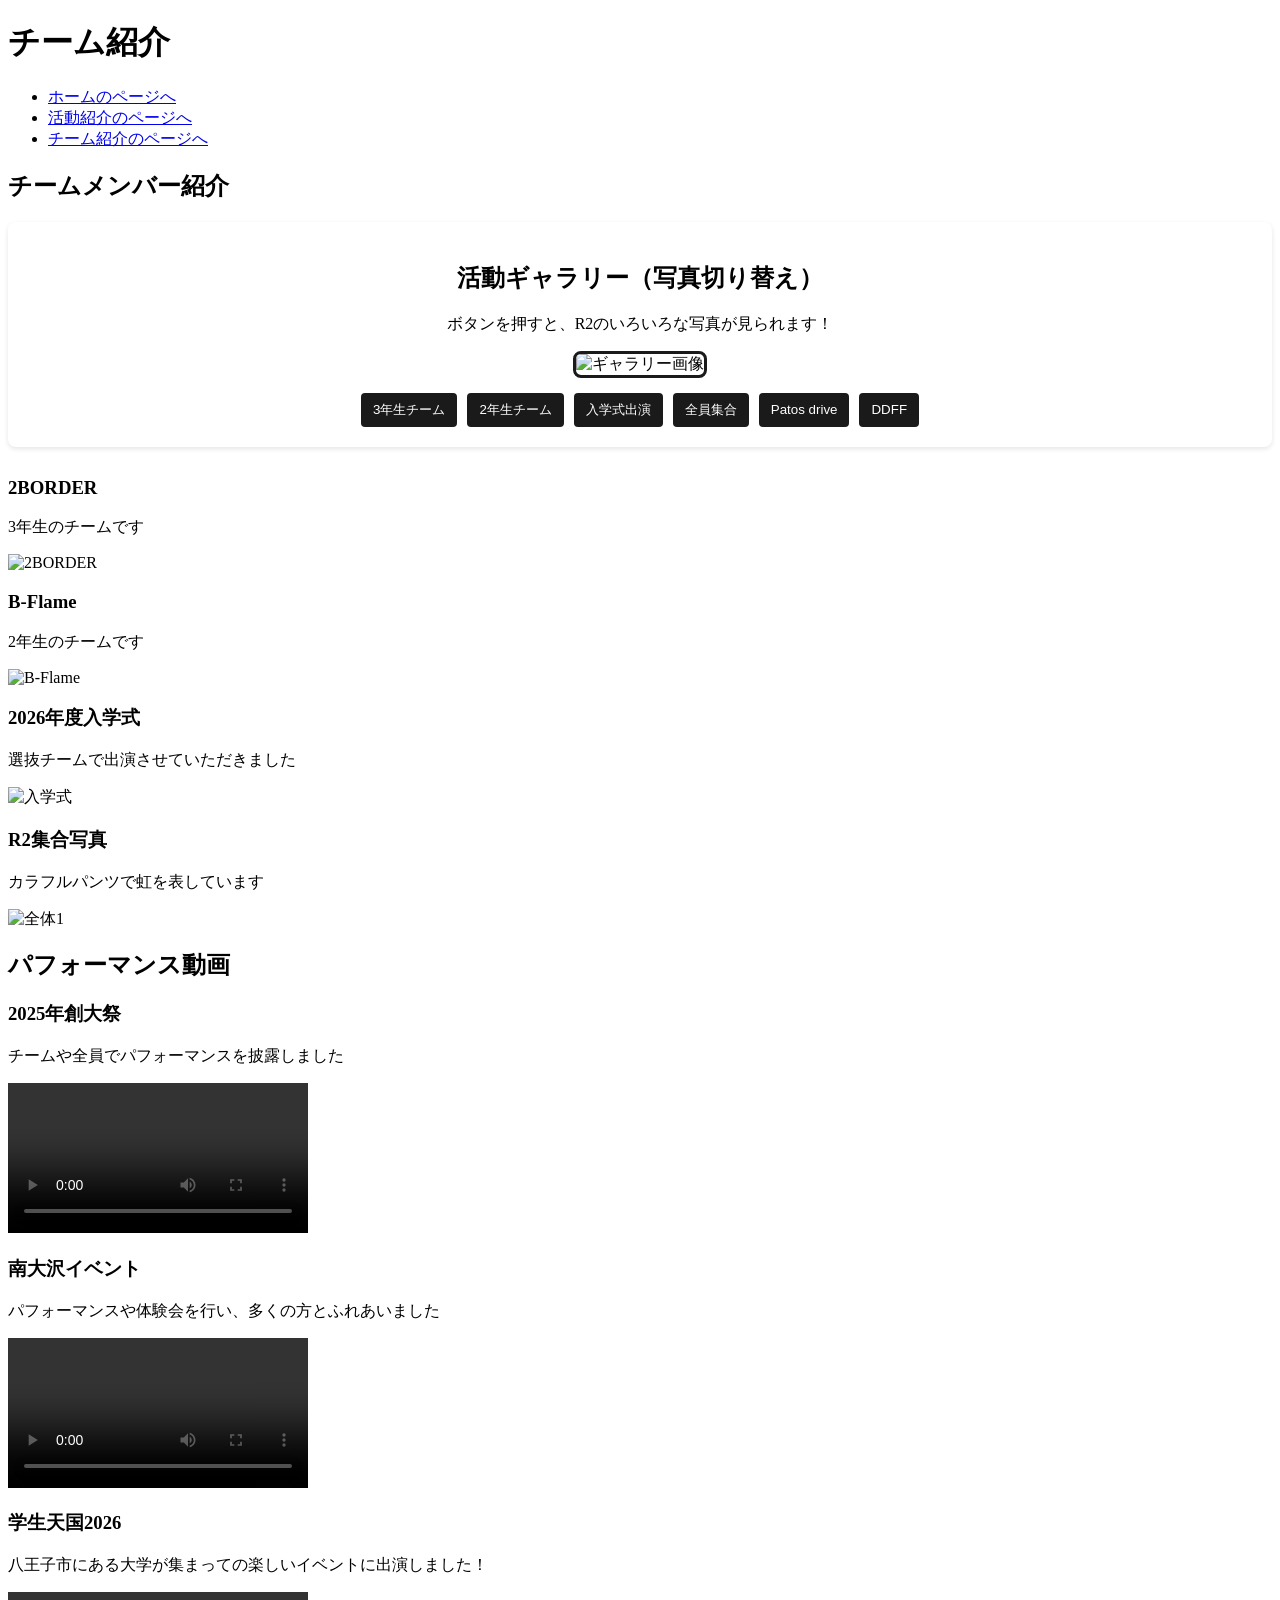
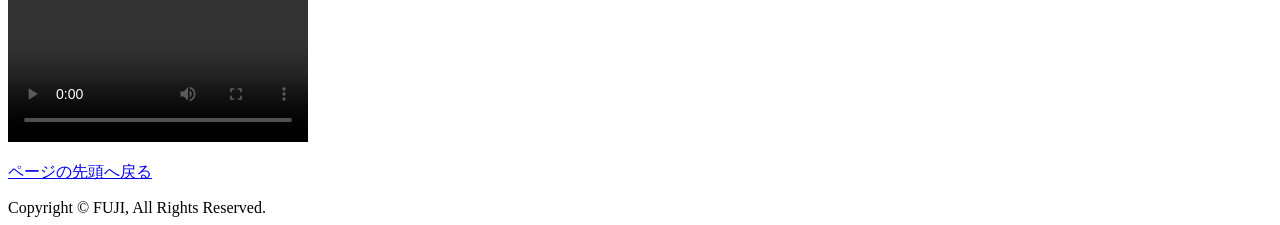
==== team.html @ 7e679922 "最終課題" ====
<!DOCTYPE html>
<html lang="ja">

<head>
    <meta charset="UTF-8">
    <meta name="viewport" content="width=device-width, initial-scale=1.0">
    <meta name="author" content="Aoi FUJIKI">
    <meta name="keywords" content="R2について,活動紹介,チーム紹介">
    <link rel="stylesheet" href="./css/main.css">

    <title>チーム紹介</title>
    </head>

<body>

    <header>
        <h1>チーム紹介</h1>
        <nav>
            <ul>
                <li><a href="index.html">ホームのページへ</a></li>
                <li><a href="activity.html">活動紹介のページへ</a></li>
                <li><a href="team.html">チーム紹介のページへ</a></li>
            </ul>
        </nav>
    </header>

    <main>
        <section>
            
            <h2>チームメンバー紹介</h2>
            <section style="background-color: #ffffff; padding: 20px; border-radius: 8px; box-shadow: 0 2px 5px rgba(0,0,0,0.1); margin-bottom: 30px; text-align: center;">
            <h2>活動ギャラリー（写真切り替え）</h2>
            <p>ボタンを押すと、R2のいろいろな写真が見られます！</p>
            
            <!-- 表示する画像（最初は2BORDERの画像を表示しておきます） -->
            <img id="gallery-image" src="img/2BORDER.JPG" alt="ギャラリー画像" style="max-width: 100%; height: 300px; object-fit: cover; border-radius: 8px; border: 3px solid #1a1a1a;">
            
            <!-- 写真を切り替えるためのボタンたち -->
            <div style="margin-top: 15px; display: flex; justify-content: center; gap: 10px; flex-wrap: wrap;">
                <button onclick="changePhoto('img/2BORDER.JPG')" style="padding: 8px 12px; background: #1a1a1a; color: white; border: none; border-radius: 4px; cursor: pointer;">3年生チーム</button>
                <button onclick="changePhoto('img/BFlame.JPG')" style="padding: 8px 12px; background: #1a1a1a; color: white; border: none; border-radius: 4px; cursor: pointer;">2年生チーム</button>
                <button onclick="changePhoto('img/ceremony2026.JPG')" style="padding: 8px 12px; background: #1a1a1a; color: white; border: none; border-radius: 4px; cursor: pointer;">入学式出演</button>
                <button onclick="changePhoto('img/zentai1.JPG')" style="padding: 8px 12px; background: #1a1a1a; color: white; border: none; border-radius: 4px; cursor: pointer;">全員集合</button>
                <button onclick="changePhoto('img/Patos drive.JPG')" style="padding: 8px 12px; background: #1a1a1a; color: white; border: none; border-radius: 4px; cursor: pointer;">Patos drive</button>
                <button onclick="changePhoto('img/DDFF.JPG')" style="padding: 8px 12px; background: #1a1a1a; color: white; border: none; border-radius: 4px; cursor: pointer;">DDFF</button>
            </div>
        </section>

        <!-- ボタンが押されたときに写真を切り替えるJavaScript -->
        <script>
            function changePhoto(imagePath) {
                // id="gallery-image" がついた画像要素を探して、その画像のURL(src)を書き換える
                document.getElementById('gallery-image').src = imagePath;
            }
        </script>
            <div class="team-image-grid">
                <div class="team-card">
                    <h3>2BORDER</h3>
                    <p>3年生のチームです</p>
                    <img src="img/2BORDER.JPG" alt="2BORDER" width="400" height="300">
                </div>

                <div class="team-card">
                    <h3>B-Flame</h3>
                    <p>2年生のチームです</p>
                    <img src="img/BFlame.JPG" alt="B-Flame" width="400" height="300">
                </div>

                <div class="team-card">
                    <h3>2026年度入学式</h3>
                    <p>選抜チームで出演させていただきました</p>
                    <img src="img/ceremony2026.JPG" alt="入学式" width="400" height="300">
                </div>

                <div class="team-card">
                    <h3>R2集合写真</h3>
                    <p>カラフルパンツで虹を表しています</p>
                    <img src="img/zentai1.JPG" alt="全体1" width="400" height="300">
                </div>
            </div>
        </section>

        <section>
            <h2>パフォーマンス動画</h2>
            
            <div class="team-video-grid">
                <div class="video-card">
                    <h3>2025年創大祭</h3>
                    <p>チームや全員でパフォーマンスを披露しました</p>
                    <video src="img/sokafes2025.MP4" controls></video>
                </div>

                <div class="video-card">
                    <h3>南大沢イベント</h3>
                    <p>パフォーマンスや体験会を行い、多くの方とふれあいました</p>
                    <video src="img/minamiosawa2025.MP4" controls></video>
                </div>

                <div class="video-card">
                    <h3>学生天国2026</h3>
                    <p>八王子市にある大学が集まっての楽しいイベントに出演しました！</p>
                    <video src="img/20260510.MP4" controls></video>
                </div>
            </div>
        </section>

        <p><a href="#">ページの先頭へ戻る</a></p>
    </main>

    <footer>
        Copyright &copy; FUJI, All Rights Reserved.
    </footer>

</body>
</html>
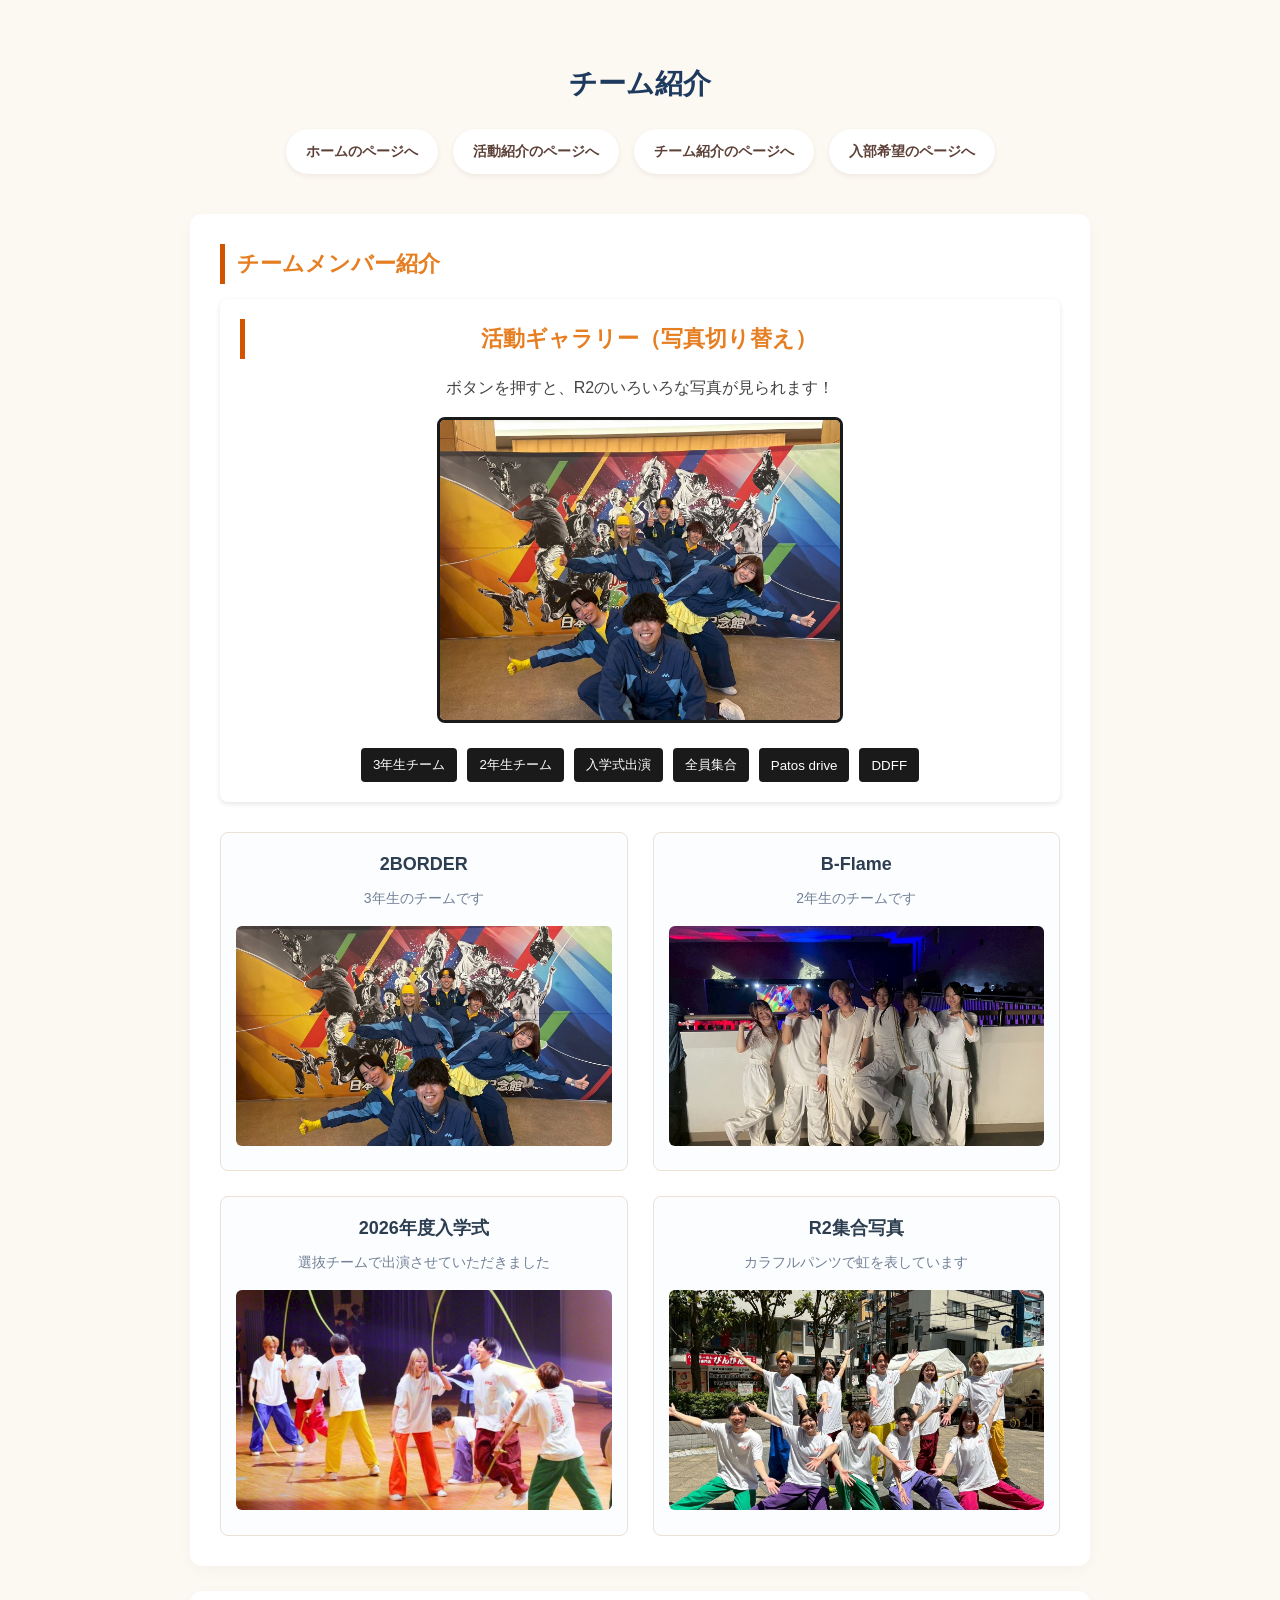
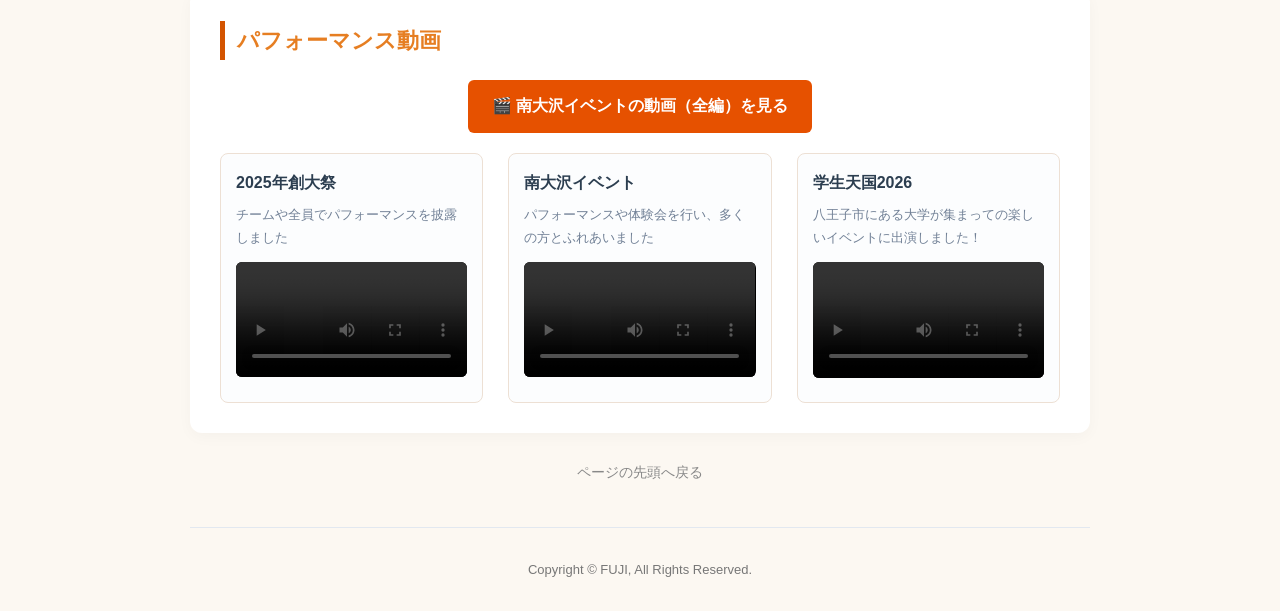
==== commit d00a6f42: "Add files via upload" ====
--- a/team.html
+++ b/team.html
@@ -9,7 +9,7 @@
     <link rel="stylesheet" href="./css/main.css">
 
     <title>チーム紹介</title>
-    </head>
+</head>
 
 <body>
 
@@ -20,6 +20,7 @@
                 <li><a href="index.html">ホームのページへ</a></li>
                 <li><a href="activity.html">活動紹介のページへ</a></li>
                 <li><a href="team.html">チーム紹介のページへ</a></li>
+                <li><a href="contact.html">入部希望のページへ</a></li>
             </ul>
         </nav>
     </header>
@@ -35,14 +36,14 @@
             <!-- 表示する画像（最初は2BORDERの画像を表示しておきます） -->
             <img id="gallery-image" src="img/2BORDER.JPG" alt="ギャラリー画像" style="max-width: 100%; height: 300px; object-fit: cover; border-radius: 8px; border: 3px solid #1a1a1a;">
             
-            <!-- 写真を切り替えるためのボタンたち -->
+            <!-- 写真を切り替えるためのボタンたち（ファイル名をGitHubに完全統一しました） -->
             <div style="margin-top: 15px; display: flex; justify-content: center; gap: 10px; flex-wrap: wrap;">
                 <button onclick="changePhoto('img/2BORDER.JPG')" style="padding: 8px 12px; background: #1a1a1a; color: white; border: none; border-radius: 4px; cursor: pointer;">3年生チーム</button>
                 <button onclick="changePhoto('img/BFlame.JPG')" style="padding: 8px 12px; background: #1a1a1a; color: white; border: none; border-radius: 4px; cursor: pointer;">2年生チーム</button>
                 <button onclick="changePhoto('img/ceremony2026.JPG')" style="padding: 8px 12px; background: #1a1a1a; color: white; border: none; border-radius: 4px; cursor: pointer;">入学式出演</button>
                 <button onclick="changePhoto('img/zentai1.JPG')" style="padding: 8px 12px; background: #1a1a1a; color: white; border: none; border-radius: 4px; cursor: pointer;">全員集合</button>
-                <button onclick="changePhoto('img/Patos drive.JPG')" style="padding: 8px 12px; background: #1a1a1a; color: white; border: none; border-radius: 4px; cursor: pointer;">Patos drive</button>
-                <button onclick="changePhoto('img/DDFF.JPG')" style="padding: 8px 12px; background: #1a1a1a; color: white; border: none; border-radius: 4px; cursor: pointer;">DDFF</button>
+                <button onclick="changePhoto('img/Patos drive.jpg')" style="padding: 8px 12px; background: #1a1a1a; color: white; border: none; border-radius: 4px; cursor: pointer;">Patos drive</button>
+                <button onclick="changePhoto('img/DDFF.jpg')" style="padding: 8px 12px; background: #1a1a1a; color: white; border: none; border-radius: 4px; cursor: pointer;">DDFF</button>
             </div>
         </section>
 
@@ -83,6 +84,12 @@
         <section>
             <h2>パフォーマンス動画</h2>
             
+            <p style="text-align: center; margin: 20px 0;">
+                <a href="https://drive.google.com/file/d/1TiJpkNia5GkGvFvaaH8vYVhP11rcQNFW/view?usp=sharing" target="_blank" style="background-color: #e65100; color: white; padding: 12px 24px; text-decoration: none; border-radius: 6px; font-weight: bold; display: inline-block;">
+                    🎬 南大沢イベントの動画（全編）を見る
+                </a>
+            </p>
+
             <div class="team-video-grid">
                 <div class="video-card">
                     <h3>2025年創大祭</h3>
--- a/css/main.css
+++ b/css/main.css
@@ -0,0 +1,278 @@
+@charset "utf-8";
+
+/* サイト全体の設定 */
+
+body {
+    font-family: "Helvetica Neue", Arial, "Hiragino Kaku Gothic ProN",
+                 "Hiragino Sans", Meiryo, sans-serif;
+    line-height: 1.8;
+    color: #444444;
+    background-color: #fcf8f2;
+    margin: 0;
+    padding: 0;
+}
+
+header,
+main,
+footer {
+    max-width: 900px;
+    margin: 0 auto;
+    padding: 0 20px;
+}
+
+/* ヘッダー*/
+
+header {
+    text-align: center;
+    padding-top: 40px;
+    padding-bottom: 20px;
+}
+
+header h1 {
+    font-size: 28px;
+    color: #1e3a5f;
+    margin-bottom: 20px;
+}
+
+/* ナビゲーションメニュー */
+
+nav ul {
+    list-style: none;
+    margin: 0;
+    padding: 0;
+    display: flex;
+    justify-content: center;
+    gap: 15px;
+    flex-wrap: wrap;
+}
+
+nav a {
+    display: block;
+    padding: 10px 20px;
+    background-color: #ffffff;
+    color: #5d4037;
+    text-decoration: none;
+    border-radius: 25px;
+    font-weight: bold;
+    font-size: 14px;
+    box-shadow: 0 2px 5px rgba(93,64,55,0.08);
+    transition: all 0.3s ease;
+}
+
+nav a:hover {
+    background-color: #e67e22;
+    color: #ffffff;
+    transform: translateY(-2px);
+}
+
+/* メイン*/
+
+main {
+    margin: 20px auto 40px auto;
+}
+
+/* index.htmlだけで使うレイアウト */
+
+.grid-container {
+    display: grid;
+    grid-template-columns: 3fr 7fr;
+    gap: 30px;
+    max-width: 1100px;
+}
+
+.box-left {
+    grid-column: 1 / 2;
+}
+
+.box-right {
+    grid-column: 2 / 3;
+}
+
+.box-full {
+    grid-column: 1 / -1;
+}
+
+/* 白いボックス */
+
+section {
+    background-color: #ffffff;
+    padding: 30px;
+    border-radius: 12px;
+    box-shadow: 0 4px 15px rgba(0, 0, 0, 0.03);
+    margin-bottom: 25px;
+    height: fit-content;
+}
+
+/* 横並びでは下余白をなくす */
+
+.grid-container section {
+    margin-bottom: 0;
+}
+
+/* 見出し・文章*/
+
+h2 {
+    color: #e67e22;
+    font-size: 22px;
+    margin-top: 0;
+    margin-bottom: 15px;
+    border-left: 5px solid #d35400;
+    padding-left: 12px;
+}
+
+h3 {
+    color: #e67e22;
+    font-size: 18px;
+    margin-top: 0;
+    margin-bottom: 15px;
+}
+
+p {
+    margin: 0 0 15px;
+}
+
+p:last-child {
+    margin-bottom: 0;
+}
+
+/* ページの先頭へ戻る */
+
+main > p {
+    grid-column: 1 / -1;
+    text-align: center;
+    margin-top: 10px;
+}
+
+main > p a {
+    color: #888888;
+    font-size: 14px;
+    text-decoration: none;
+}
+
+main > p a:hover {
+    text-decoration: underline;
+}
+
+/* フッター*/
+
+footer {
+    text-align: center;
+    padding: 30px 0;
+    color: #777777;
+    font-size: 13px;
+    border-top: 1px solid #e2e8f0;
+}
+
+/* テーブル*/
+
+table {
+    width: 100%;
+    border-collapse: collapse;
+    margin: 20px 0;
+    font-size: 15px;
+    text-align: center;
+}
+
+caption {
+    font-weight: bold;
+    font-size: 16px;
+    color: #2c3e50;
+    margin-bottom: 10px;
+    text-align: left;
+}
+
+table th {
+    background-color: #e67e22;
+    color: #ffffff;
+    font-weight: bold;
+    padding: 12px 8px;
+    border: 1px solid #dcdde1;
+}
+
+table td {
+    padding: 12px 8px;
+    border: 1px solid #ede0d4;
+    background-color: #ffffff;
+    color: #4b6584;
+}
+
+table td[rowspan] {
+    background-color: #f7f0e8;
+    color: #a5b1c2;
+    font-size: 14px;
+}
+
+/*  チーム紹介ページ */
+
+/* 画像 */
+
+.team-image-grid {
+    display: grid;
+    grid-template-columns: 1fr 1fr;
+    gap: 25px;
+    margin-top: 20px;
+}
+
+.team-card {
+    background-color: #fcfdfe;
+    border: 1px solid #ede0d4;
+    padding: 15px;
+    border-radius: 8px;
+    text-align: center;
+}
+
+.team-card h3 {
+    margin-top: 0;
+    margin-bottom: 5px;
+    font-size: 18px;
+    color: #2c3e50;
+}
+
+.team-card p {
+    font-size: 14px;
+    color: #718096;
+    margin-bottom: 15px;
+}
+
+.team-card img {
+    width: 100%;
+    height: 220px;
+    object-fit: cover;
+    border-radius: 6px;
+}
+
+/* 動画 */
+
+.team-video-grid {
+    display: grid;
+    grid-template-columns: 1fr 1fr 1fr;
+    gap: 25px;
+    margin-top: 20px;
+}
+
+.video-card {
+    background-color: #fcfdfe;
+    border: 1px solid #ede0d4;
+    padding: 15px;
+    border-radius: 8px;
+}
+
+.video-card h3 {
+    margin-top: 0;
+    margin-bottom: 5px;
+    font-size: 16px;
+    color: #2c3e50;
+}
+
+.video-card p {
+    font-size: 13px;
+    color: #718096;
+    margin-bottom: 12px;
+}
+
+.video-card video {
+    width: 100%;
+    height: auto;
+    border-radius: 6px;
+    background-color: #000;
+}
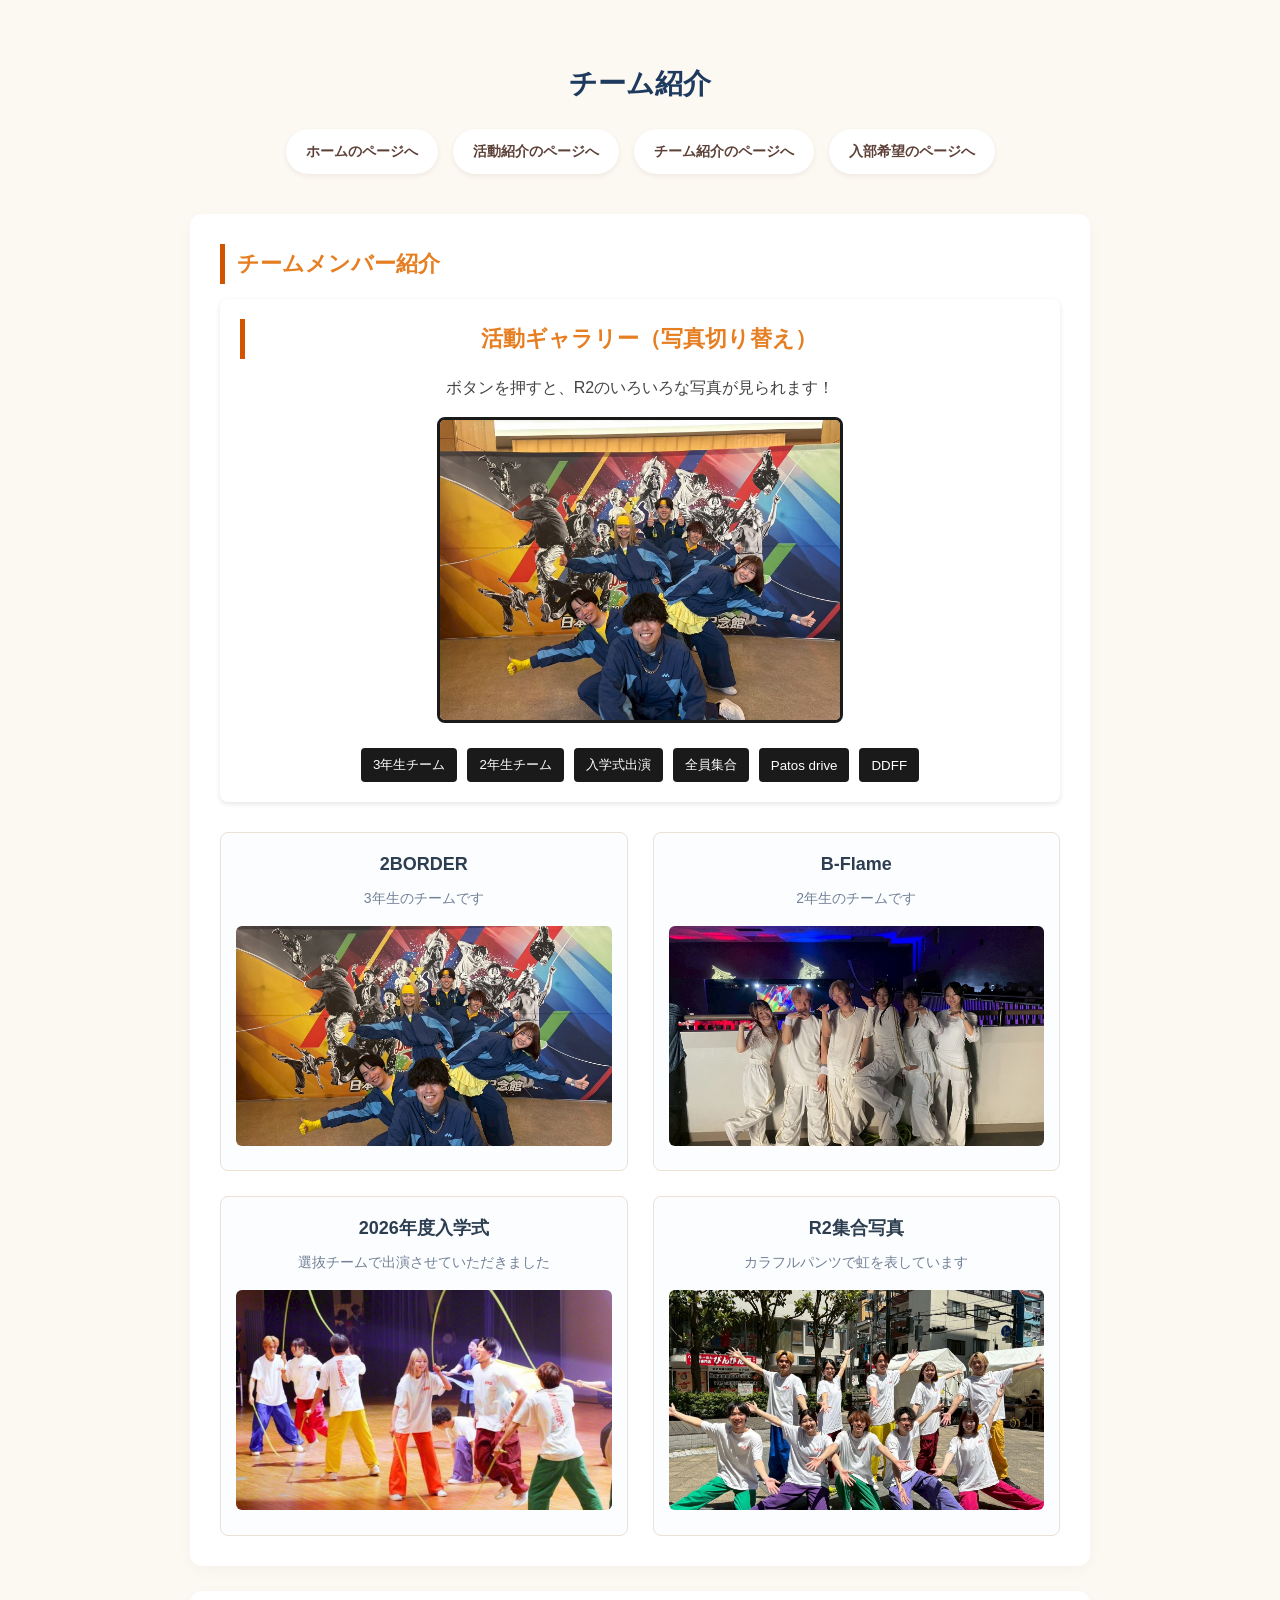
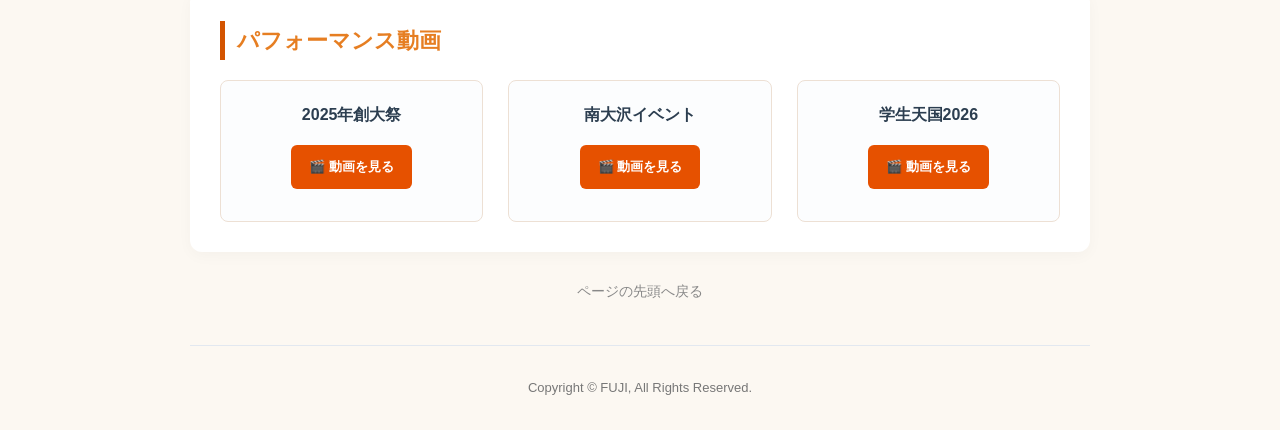
==== commit a4d1a4e8: "Add files via upload" ====
--- a/team.html
+++ b/team.html
@@ -33,10 +33,10 @@
             <h2>活動ギャラリー（写真切り替え）</h2>
             <p>ボタンを押すと、R2のいろいろな写真が見られます！</p>
             
-            <!-- 表示する画像（最初は2BORDERの画像を表示しておきます） -->
+            <!-- 表示する画像 -->
             <img id="gallery-image" src="img/2BORDER.JPG" alt="ギャラリー画像" style="max-width: 100%; height: 300px; object-fit: cover; border-radius: 8px; border: 3px solid #1a1a1a;">
             
-            <!-- 写真を切り替えるためのボタンたち（ファイル名をGitHubに完全統一しました） -->
+            <!-- 写真を切り替えるためのボタンたち -->
             <div style="margin-top: 15px; display: flex; justify-content: center; gap: 10px; flex-wrap: wrap;">
                 <button onclick="changePhoto('img/2BORDER.JPG')" style="padding: 8px 12px; background: #1a1a1a; color: white; border: none; border-radius: 4px; cursor: pointer;">3年生チーム</button>
                 <button onclick="changePhoto('img/BFlame.JPG')" style="padding: 8px 12px; background: #1a1a1a; color: white; border: none; border-radius: 4px; cursor: pointer;">2年生チーム</button>
@@ -50,7 +50,6 @@
         <!-- ボタンが押されたときに写真を切り替えるJavaScript -->
         <script>
             function changePhoto(imagePath) {
-                // id="gallery-image" がついた画像要素を探して、その画像のURL(src)を書き換える
                 document.getElementById('gallery-image').src = imagePath;
             }
         </script>
@@ -84,29 +83,32 @@
         <section>
             <h2>パフォーマンス動画</h2>
             
-            <p style="text-align: center; margin: 20px 0;">
-                <a href="https://drive.google.com/file/d/1TiJpkNia5GkGvFvaaH8vYVhP11rcQNFW/view?usp=sharing" target="_blank" style="background-color: #e65100; color: white; padding: 12px 24px; text-decoration: none; border-radius: 6px; font-weight: bold; display: inline-block;">
-                    🎬 南大沢イベントの動画（全編）を見る
-                </a>
-            </p>
-
             <div class="team-video-grid">
-                <div class="video-card">
+                <div class="video-card" style="text-align: center; padding: 20px;">
                     <h3>2025年創大祭</h3>
-                    <p>チームや全員でパフォーマンスを披露しました</p>
-                    <video src="img/sokafes2025.MP4" controls></video>
+                    <p style="margin-top: 15px;">
+                        <a href="https://drive.google.com/file/d/1twKslk1kuPm8VW4Icsi3RNRteapxumO6/view?usp=sharing" target="_blank" style="background-color: #e65100; color: white; padding: 10px 18px; text-decoration: none; border-radius: 6px; font-weight: bold; display: inline-block;">
+                            🎬 動画を見る
+                        </a>
+                    </p>
                 </div>
 
-                <div class="video-card">
+                <div class="video-card" style="text-align: center; padding: 20px;">
                     <h3>南大沢イベント</h3>
-                    <p>パフォーマンスや体験会を行い、多くの方とふれあいました</p>
-                    <video src="img/minamiosawa2025.MP4" controls></video>
+                    <p style="margin-top: 15px;">
+                        <a href="https://drive.google.com/file/d/1TiJpkNia5GkGvFvaaH8vYVhP11rcQNFW/view?usp=sharing" target="_blank" style="background-color: #e65100; color: white; padding: 10px 18px; text-decoration: none; border-radius: 6px; font-weight: bold; display: inline-block;">
+                            🎬 動画を見る
+                        </a>
+                    </p>
                 </div>
 
-                <div class="video-card">
+                <div class="video-card" style="text-align: center; padding: 20px;">
                     <h3>学生天国2026</h3>
-                    <p>八王子市にある大学が集まっての楽しいイベントに出演しました！</p>
-                    <video src="img/20260510.MP4" controls></video>
+                    <p style="margin-top: 15px;">
+                        <a href="https://drive.google.com/file/d/19evXVAAB4ApLcan7KNyXbhenBOv2cQEs/view?usp=sharing" target="_blank" style="background-color: #e65100; color: white; padding: 10px 18px; text-decoration: none; border-radius: 6px; font-weight: bold; display: inline-block;">
+                            🎬 動画を見る
+                        </a>
+                    </p>
                 </div>
             </div>
         </section>
